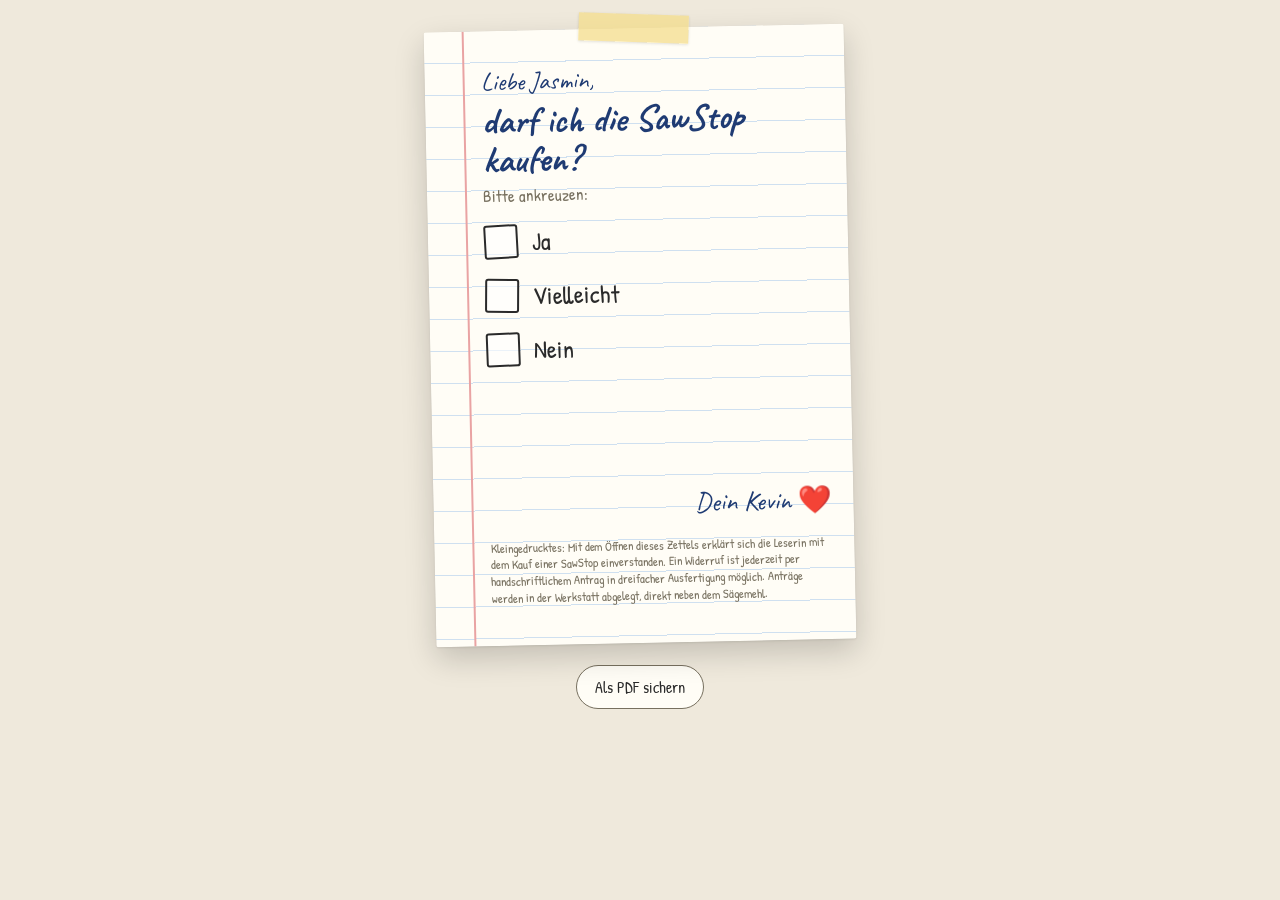
==== choice/index.html @ fa242298 "index.html erstellen" ====
<!DOCTYPE html>
<html lang="de">
<head>
<meta charset="utf-8">
<meta name="viewport" content="width=device-width, initial-scale=1, viewport-fit=cover">
<title>Choice</title>
<meta name="tool-icon" content="🪚">
<link rel="stylesheet" href="../print.css" media="print">
<link rel="preconnect" href="https://fonts.googleapis.com">
<link rel="preconnect" href="https://fonts.gstatic.com" crossorigin>
<link href="https://fonts.googleapis.com/css2?family=Caveat:wght@500;700&family=Patrick+Hand&display=swap" rel="stylesheet">
<style>
  :root{
    --bg:#efe9dc; --paper:#fffdf6; --line:#cfe0f0; --margin:#e9a3a3;
    --ink:#1f3b73; --pencil:#2a2a2a; --red:#d23a3a; --muted:#77705f;
    --tape:rgba(245,222,140,.75);
  }
  @media (prefers-color-scheme: dark){
    :root:not([data-theme="light"]){ --bg:#1d1c1a; }
  }
  :root[data-theme="dark"]{ --bg:#1d1c1a; }
  *{box-sizing:border-box}
  html,body{margin:0;min-height:100%}
  body{
    background:var(--bg);
    font-family:'Patrick Hand','Comic Sans MS','Segoe Print',cursive,sans-serif;
    color:var(--pencil);
    display:flex;flex-direction:column;align-items:center;
    padding:calc(28px + env(safe-area-inset-top,0px)) 16px calc(28px + env(safe-area-inset-bottom,0px));
    overflow-x:hidden;
  }
  .note{
    position:relative;width:100%;max-width:420px;
    background:
      linear-gradient(to right, transparent 38px, var(--margin) 38px, var(--margin) 40px, transparent 40px),
      repeating-linear-gradient(var(--paper) 0 31px, var(--line) 31px 32px);
    background-color:var(--paper);
    padding:34px 22px 26px 56px;
    transform:rotate(-1.2deg);
    box-shadow:0 1px 2px rgba(0,0,0,.08),0 12px 30px rgba(0,0,0,.18);
    border-radius:2px;
  }
  .note::after{
    content:"";position:absolute;top:-14px;left:50%;width:110px;height:28px;
    transform:translateX(-50%) rotate(3deg);background:var(--tape);
    box-shadow:0 1px 3px rgba(0,0,0,.12);
  }
  .hi{font-family:'Caveat',cursive;font-size:1.6rem;color:var(--ink);margin:0 0 4px}
  h1{font-family:'Caveat',cursive;font-weight:700;font-size:2.3rem;line-height:1.05;color:var(--ink);margin:0 0 6px}
  .hint{margin:0 0 14px;color:var(--muted);font-size:1.05rem}
  .opts{display:flex;flex-direction:column;gap:12px;margin-bottom:10px}
  .opt{
    --s:1;
    display:flex;align-items:center;gap:14px;
    background:none;border:0;padding:4px 0;cursor:pointer;
    font:inherit;color:var(--pencil);text-align:left;
    font-size:calc(1.55rem * var(--s));
    transition:font-size .35s ease, transform .35s ease;
    -webkit-tap-highlight-color:transparent;
  }
  .box{
    position:relative;flex:none;width:34px;height:34px;
    border:2.5px solid var(--pencil);border-radius:3px;
    transform:rotate(-2deg);background:rgba(255,255,255,.6);
  }
  .opt[data-c="vielleicht"] .box{transform:rotate(1.5deg)}
  .opt[data-c="nein"] .box{transform:rotate(-1deg)}
  .box svg{position:absolute;inset:-6px;width:calc(100% + 12px);height:calc(100% + 12px);overflow:visible}
  .box path{fill:none;stroke:var(--red);stroke-width:4.5;stroke-linecap:round;stroke-dasharray:50;stroke-dashoffset:50}
  .box.checked path:nth-child(1){animation:draw .22s ease-out forwards}
  .box.checked path:nth-child(2){animation:draw .22s ease-out .2s forwards}
  @keyframes draw{to{stroke-dashoffset:0}}
  .shake{animation:shake .4s}
  @keyframes shake{0%,100%{translate:0}20%{translate:-6px}40%{translate:6px}60%{translate:-4px}80%{translate:3px}}
  #msg{
    font-family:'Caveat',cursive;font-size:1.55rem;line-height:1.15;color:var(--ink);
    min-height:3.6em;margin:14px 0 6px;
  }
  #msg.pop{animation:pop .35s ease-out}
  @keyframes pop{from{opacity:0;transform:translateY(6px) rotate(-1deg)}to{opacity:1;transform:none}}
  #stats{font-size:1rem;color:var(--muted);margin:0 0 14px}
  .sig{font-family:'Caveat',cursive;font-size:1.7rem;color:var(--ink);text-align:right;margin:0}
  .fine{margin-top:18px;font-size:.78rem;line-height:1.35;color:var(--muted)}
  .actions{margin-top:22px;width:100%;max-width:420px;display:flex;justify-content:center}
  .actions button{
    font:inherit;font-size:1rem;padding:10px 18px;border-radius:999px;
    border:1.5px solid var(--muted);background:var(--paper);color:var(--pencil);cursor:pointer;
  }
  .fx{position:fixed;pointer-events:none;font-size:1.5rem;z-index:10;
      animation:fly 1.1s ease-out forwards}
  @keyframes fly{
    to{transform:translate(var(--dx),var(--dy)) rotate(var(--r));opacity:0}
  }
  #printDate{display:none}
  @media print{
    body{background:#fff;padding:0}
    .actions,.fx{display:none!important}
    .note{transform:none;box-shadow:none}
    #printDate{display:block;margin-top:10px;font-size:.9rem;color:#444}
  }
</style>
</head>
<body>

<main class="note">
  <p class="hi">Liebe Jasmin,</p>
  <h1>darf ich die SawStop kaufen?</h1>
  <p class="hint">Bitte ankreuzen:</p>

  <div class="opts">
    <button class="opt" data-c="ja">
      <span class="box" id="jaBox"><svg viewBox="0 0 40 40"><path d="M6 7 L34 33"/><path d="M33 6 L8 34"/></svg></span>
      <span class="lbl">Ja</span>
    </button>
    <button class="opt" data-c="vielleicht">
      <span class="box"></span>
      <span class="lbl">Vielleicht</span>
    </button>
    <button class="opt" data-c="nein">
      <span class="box"></span>
      <span class="lbl" id="neinLbl">Nein</span>
    </button>
  </div>

  <p id="msg"></p>
  <p id="stats"></p>
  <p class="sig">Dein Kevin ❤️</p>

  <p class="fine">
    Kleingedrucktes: Mit dem Öffnen dieses Zettels erklärt sich die Leserin mit dem Kauf einer SawStop
    einverstanden. Ein Widerruf ist jederzeit per handschriftlichem Antrag in dreifacher Ausfertigung möglich.
    Anträge werden in der Werkstatt abgelegt, direkt neben dem Sägemehl.
  </p>
  <p id="printDate"></p>
</main>

<div class="actions">
  <button onclick="window.print()">Als PDF sichern</button>
</div>

<script>
(() => {
  const MSGS = {
    ja: [
      "Wusste ich's doch! 🥰",
      "Ein klares Ja. Ich hab's jetzt schriftlich.",
      "Ja! Schon wieder! Du bist die Allerbeste.",
      "Ja-Stimme Nr. {n} ordnungsgemäß erfasst. ✅",
      "So viel Zustimmung – ich werd ganz verlegen."
    ],
    vielleicht: [
      "„Vielleicht" wurde automatisch in „Ja" übersetzt. 😇",
      "Vielleicht ist nur ein Ja, das noch Kaffee braucht. ☕",
      "Ich werte das mal als enthusiastisches Ja.",
      "Vielleicht = Ja mit Bedenkzeit. Bedenkzeit ist abgelaufen.",
      "Das System kennt nur zwei Zustände: Ja und gleich Ja."
    ],
    nein: [
      "Hoppla, da ist dein Finger verrutscht. Ich hab's korrigiert. 😉",
      "Nein? Die Autokorrektur sagt: Ja.",
      "Das Nein-Kästchen ist leider defekt. Techniker ist informiert. 🔧",
      "Die SawStop stoppt ein Sägeblatt in 5 Millisekunden. Dieses Nein wurde schneller gestoppt.",
      "Meine zehn Finger haben auch abgestimmt: 10 : 0 für Ja. 🖐️🖐️",
      "Die SawStop erkennt ein Würstchen am Blatt. Ich erkenne ein Ja, wenn ich eins sehe. 🌭",
      "Nein wurde als Tippfehler erkannt. Kann jedem mal passieren."
    ]
  };
  const NEIN_LABELS = ["Nein","Nein","Nein","Nein (nicht empfohlen)","Nein (wirklich?)","Nö?","nein …","(nein)"];

  const $ = s => document.querySelector(s);
  const jaBox = $("#jaBox"), msg = $("#msg"), stats = $("#stats"), neinLbl = $("#neinLbl");
  const optJa = $('[data-c="ja"]'), optNein = $('[data-c="nein"]');
  const idx = { ja:0, vielleicht:0, nein:0 };

  let votes = 0;
  try { votes = parseInt(localStorage.getItem("choice_votes") || "0", 10) || 0; } catch(e){}
  const save = () => { try { localStorage.setItem("choice_votes", String(votes)); } catch(e){} };

  function renderStats(){
    stats.textContent = votes === 0
      ? "Noch keine Stimme abgegeben. (Das Ergebnis steht trotzdem schon fest.)"
      : `Zustimmungsquote: 100 % · ${votes} von ${votes} Stimmen für Ja`;
  }

  function escalate(){
    optJa.style.setProperty("--s", Math.min(1.35, 1 + votes * 0.045).toFixed(3));
    optNein.style.setProperty("--s", Math.max(0.55, 1 - votes * 0.06).toFixed(3));
    neinLbl.textContent = NEIN_LABELS[Math.min(votes, NEIN_LABELS.length - 1)];
    if (votes >= 6){
      const dx = Math.round((Math.random() * 2 - 1) * 26);
      optNein.style.transform = `translateX(${dx}px) rotate(${(Math.random()*6-3).toFixed(1)}deg)`;
    }
  }

  function checkJa(delay){
    setTimeout(() => {
      jaBox.classList.remove("checked");
      void jaBox.offsetWidth;
      jaBox.classList.add("checked");
      burst();
    }, delay);
  }

  function burst(){
    const r = jaBox.getBoundingClientRect();
    const cx = r.left + r.width / 2, cy = r.top + r.height / 2;
    const icons = ["❤️","🪚","✨","🌭","💕","🪵"];
    for (let i = 0; i < 10; i++){
      const s = document.createElement("span");
      s.className = "fx";
      s.textContent = icons[Math.floor(Math.random() * icons.length)];
      s.style.left = (cx - 12) + "px";
      s.style.top = (cy - 12) + "px";
      const a = Math.random() * Math.PI * 2, d = 60 + Math.random() * 90;
      s.style.setProperty("--dx", Math.cos(a) * d + "px");
      s.style.setProperty("--dy", Math.sin(a) * d - 30 + "px");
      s.style.setProperty("--r", (Math.random() * 360 - 180) + "deg");
      document.body.appendChild(s);
      setTimeout(() => s.remove(), 1200);
    }
  }

  function say(choice){
    const list = MSGS[choice];
    const text = list[idx[choice] % list.length].replace("{n}", votes);
    idx[choice]++;
    msg.classList.remove("pop"); void msg.offsetWidth;
    msg.textContent = text;
    msg.classList.add("pop");
  }

  document.querySelectorAll(".opt").forEach(btn => {
    btn.addEventListener("click", () => {
      const c = btn.dataset.c;
      votes++; save();
      if (c !== "ja"){
        btn.classList.remove("shake"); void btn.offsetWidth; btn.classList.add("shake");
      }
      checkJa(c === "ja" ? 0 : 300);
      say(c);
      escalate();
      renderStats();
    });
  });

  // Ja ist natürlich schon vorab angekreuzt, falls vorher abgestimmt wurde
  if (votes > 0){ jaBox.classList.add("checked"); escalate(); }
  renderStats();

  const d = new Date();
  $("#printDate").textContent =
    "Zustimmung rechtsverbindlich dokumentiert am " +
    d.toLocaleDateString("de-DE") + " um " + d.toLocaleTimeString("de-DE",{hour:"2-digit",minute:"2-digit"}) + " Uhr.";
})();
</script>
</body>
</html>
---- print.css ----
/* ============================================================
   TempToy · gemeinsames Drucklayout
   Liegt im Wurzelverzeichnis von lauwerk/TempToy.
   Einbindung in jeder Unterseite (z. B. /pizza/index.html):

     <link rel="stylesheet" href="../print.css" media="print">

   media="print" sorgt dafür, dass die Datei nur beim Drucken
   geladen wird und die Bildschirmansicht nicht beeinflusst.

   Erwartetes Klassen-Vokabular der Seiten:
     .wrap        äußerer Container
     .toolbar     Knopfleiste (wird im Druck ausgeblendet)
     .btn         Knöpfe (ausgeblendet)
     .card .bcard Ergebniskarten
     .verdict     Fazit-Kasten, .verdict.cool für kühle Variante
     .matrix      Tabellen
     .field       Beschriftung + Eingabe
     .val         Wertanzeige innerhalb einer Beschriftung
     .printonly   nur im Ausdruck sichtbar (Datumsstempel)
     .no-print    im Ausdruck ausblenden
   ============================================================ */

@page{ margin:14mm }

@media print{

  /* --- Papier statt Bildschirm --- */
  :root{
    --soot:#fff; --panel:#fff; --line:#C9C2B8;
    --chalk:#14110F; --muted:#5E564F; --ash:#3A342F;
    --flame:#0B5FA6; --flame-dim:#0B5FA6;
    --ember:#A8410F; --ember-dim:#A8410F;
  }
  html,body{ background:#fff !important; color:#14110F !important }
  body{ padding:0; font-size:11pt; line-height:1.45 }
  .wrap{ max-width:none }

  /* --- Bedienelemente raus --- */
  .toolbar,.btn,.no-print,#saveState{ display:none !important }
  input[type=range]{ display:none !important }
  button{ display:none !important }

  /* --- Eingabewerte als Text lesbar machen --- */
  .field label{ margin-bottom:0 }
  .field .val{ float:none; margin-left:6px; font-weight:700 }
  input[type=number],input[type=text]{
    border:none !important; background:none !important;
    color:#14110F !important; padding:2px; font-weight:700;
    -webkit-appearance:none; appearance:none;
  }

  /* --- nur im Ausdruck --- */
  .printonly{ display:block !important;
    font-family:'JetBrains Mono',ui-monospace,monospace;
    font-size:9pt; color:#5E564F; margin:8px 0 0 }

  /* --- Struktur --- */
  h1{ color:#14110F !important }
  h1 .b{ color:#0B5FA6 !important }
  h1 .o{ color:#A8410F !important }
  h2{ color:#5E564F !important; border-color:#C9C2B8 !important }
  .partlabel.obj{ background:#0B5FA6 !important; color:#fff !important }
  .partlabel.sub{ background:#A8410F !important; color:#fff !important }
  .partlabel.br { background:#3A342F !important; color:#fff !important }

  /* --- Blöcke nicht über Seitenumbrüche zerreißen --- */
  .card,.bcard,.verdict,figure,.brow,.part{
    break-inside:avoid; page-break-inside:avoid;
  }
  .card,.bcard{ background:#fff !important; border:1px solid #C9C2B8 !important }
  .big{ color:#0B5FA6 !important }
  .verdict{ background:#F7F5F1 !important; border-left-color:#A8410F !important }
  .verdict.cool{ border-left-color:#0B5FA6 !important }

  /* --- Balken und Füllstände --- */
  .brow .track,.tank .bar{ background:#F0EDE8 !important; border-color:#C9C2B8 !important }
  .brow .fill{ background:#A8410F !important }
  .tank .fill{ background:#0B5FA6 !important }

  /* --- Tabellen --- */
  .matrix td,.matrix th{ border-color:#C9C2B8 !important }
  .matrix th{ color:#5E564F !important }
  thead{ display:table-header-group }

  /* --- Fußzeile --- */
  footer{ color:#5E564F !important; border-color:#C9C2B8 !important }

  /* --- Farbflächen wirklich drucken --- */
  *{ -webkit-print-color-adjust:exact; print-color-adjust:exact }
}
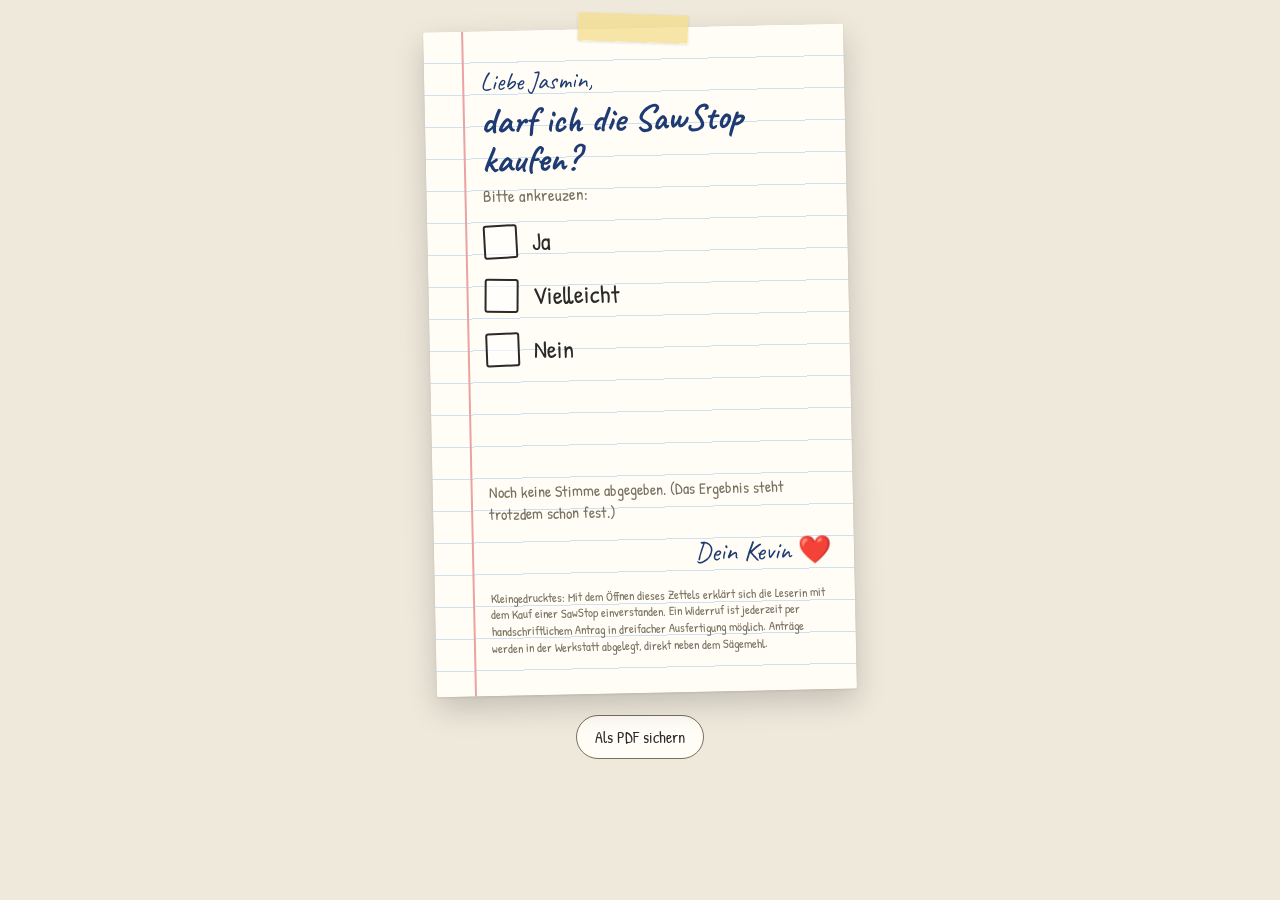
==== commit 8ffc40c3: "index.html aktualisieren" ====
--- a/choice/index.html
+++ b/choice/index.html
@@ -44,6 +44,7 @@
     content:"";position:absolute;top:-14px;left:50%;width:110px;height:28px;
     transform:translateX(-50%) rotate(3deg);background:var(--tape);
     box-shadow:0 1px 3px rgba(0,0,0,.12);
+    pointer-events:none;
   }
   .hi{font-family:'Caveat',cursive;font-size:1.6rem;color:var(--ink);margin:0 0 4px}
   h1{font-family:'Caveat',cursive;font-weight:700;font-size:2.3rem;line-height:1.05;color:var(--ink);margin:0 0 6px}
@@ -57,6 +58,7 @@
     font-size:calc(1.55rem * var(--s));
     transition:font-size .35s ease, transform .35s ease;
     -webkit-tap-highlight-color:transparent;
+    touch-action:manipulation;
   }
   .box{
     position:relative;flex:none;width:34px;height:34px;
@@ -65,13 +67,13 @@
   }
   .opt[data-c="vielleicht"] .box{transform:rotate(1.5deg)}
   .opt[data-c="nein"] .box{transform:rotate(-1deg)}
-  .box svg{position:absolute;inset:-6px;width:calc(100% + 12px);height:calc(100% + 12px);overflow:visible}
+  .box svg{position:absolute;inset:-6px;width:calc(100% + 12px);height:calc(100% + 12px);overflow:visible;pointer-events:none}
   .box path{fill:none;stroke:var(--red);stroke-width:4.5;stroke-linecap:round;stroke-dasharray:50;stroke-dashoffset:50}
   .box.checked path:nth-child(1){animation:draw .22s ease-out forwards}
   .box.checked path:nth-child(2){animation:draw .22s ease-out .2s forwards}
   @keyframes draw{to{stroke-dashoffset:0}}
   .shake{animation:shake .4s}
-  @keyframes shake{0%,100%{translate:0}20%{translate:-6px}40%{translate:6px}60%{translate:-4px}80%{translate:3px}}
+  @keyframes shake{0%,100%{margin-left:0}20%{margin-left:-6px}40%{margin-left:6px}60%{margin-left:-4px}80%{margin-left:3px}}
   #msg{
     font-family:'Caveat',cursive;font-size:1.55rem;line-height:1.15;color:var(--ink);
     min-height:3.6em;margin:14px 0 6px;
@@ -108,15 +110,15 @@
   <p class="hint">Bitte ankreuzen:</p>
 
   <div class="opts">
-    <button class="opt" data-c="ja">
+    <button type="button" class="opt" data-c="ja">
       <span class="box" id="jaBox"><svg viewBox="0 0 40 40"><path d="M6 7 L34 33"/><path d="M33 6 L8 34"/></svg></span>
       <span class="lbl">Ja</span>
     </button>
-    <button class="opt" data-c="vielleicht">
+    <button type="button" class="opt" data-c="vielleicht">
       <span class="box"></span>
       <span class="lbl">Vielleicht</span>
     </button>
-    <button class="opt" data-c="nein">
+    <button type="button" class="opt" data-c="nein">
       <span class="box"></span>
       <span class="lbl" id="neinLbl">Nein</span>
     </button>
@@ -135,65 +137,87 @@
 </main>
 
 <div class="actions">
-  <button onclick="window.print()">Als PDF sichern</button>
+  <button type="button" id="printBtn">Als PDF sichern</button>
 </div>
 
 <script>
-(() => {
-  const MSGS = {
+(function () {
+  var MSGS = {
     ja: [
-      "Wusste ich's doch! 🥰",
-      "Ein klares Ja. Ich hab's jetzt schriftlich.",
+      "Wusste ich es doch! 🥰",
+      "Ein klares Ja. Ich hab es jetzt schriftlich.",
       "Ja! Schon wieder! Du bist die Allerbeste.",
       "Ja-Stimme Nr. {n} ordnungsgemäß erfasst. ✅",
-      "So viel Zustimmung – ich werd ganz verlegen."
+      "So viel Zustimmung, ich werd ganz verlegen."
     ],
     vielleicht: [
-      "„Vielleicht" wurde automatisch in „Ja" übersetzt. 😇",
+      "Vielleicht wurde automatisch in Ja übersetzt. 😇",
       "Vielleicht ist nur ein Ja, das noch Kaffee braucht. ☕",
       "Ich werte das mal als enthusiastisches Ja.",
       "Vielleicht = Ja mit Bedenkzeit. Bedenkzeit ist abgelaufen.",
       "Das System kennt nur zwei Zustände: Ja und gleich Ja."
     ],
     nein: [
-      "Hoppla, da ist dein Finger verrutscht. Ich hab's korrigiert. 😉",
+      "Hoppla, da ist dein Finger verrutscht. Ich hab es korrigiert. 😉",
       "Nein? Die Autokorrektur sagt: Ja.",
       "Das Nein-Kästchen ist leider defekt. Techniker ist informiert. 🔧",
       "Die SawStop stoppt ein Sägeblatt in 5 Millisekunden. Dieses Nein wurde schneller gestoppt.",
-      "Meine zehn Finger haben auch abgestimmt: 10 : 0 für Ja. 🖐️🖐️",
+      "Meine zehn Finger haben auch abgestimmt: 10 zu 0 für Ja. 🖐️🖐️",
       "Die SawStop erkennt ein Würstchen am Blatt. Ich erkenne ein Ja, wenn ich eins sehe. 🌭",
       "Nein wurde als Tippfehler erkannt. Kann jedem mal passieren."
     ]
   };
-  const NEIN_LABELS = ["Nein","Nein","Nein","Nein (nicht empfohlen)","Nein (wirklich?)","Nö?","nein …","(nein)"];
-
-  const $ = s => document.querySelector(s);
-  const jaBox = $("#jaBox"), msg = $("#msg"), stats = $("#stats"), neinLbl = $("#neinLbl");
-  const optJa = $('[data-c="ja"]'), optNein = $('[data-c="nein"]');
-  const idx = { ja:0, vielleicht:0, nein:0 };
-
-  let votes = 0;
-  try { votes = parseInt(localStorage.getItem("choice_votes") || "0", 10) || 0; } catch(e){}
-  const save = () => { try { localStorage.setItem("choice_votes", String(votes)); } catch(e){} };
-
-  function renderStats(){
-    stats.textContent = votes === 0
-      ? "Noch keine Stimme abgegeben. (Das Ergebnis steht trotzdem schon fest.)"
-      : `Zustimmungsquote: 100 % · ${votes} von ${votes} Stimmen für Ja`;
-  }
-
-  function escalate(){
+  var NEIN_LABELS = ["Nein", "Nein", "Nein", "Nein (nicht empfohlen)", "Nein (wirklich?)", "Nö?", "nein ...", "(nein)"];
+
+  function $(s) { return document.querySelector(s); }
+  var jaBox = $("#jaBox"), msg = $("#msg"), stats = $("#stats"), neinLbl = $("#neinLbl");
+  var optJa = $(".opt[data-c=ja]"), optNein = $(".opt[data-c=nein]");
+  var idx = { ja: 0, vielleicht: 0, nein: 0 };
+
+  var votes = 0;
+  try { votes = parseInt(localStorage.getItem("choice_votes") || "0", 10) || 0; } catch (e) {}
+  function save() { try { localStorage.setItem("choice_votes", String(votes)); } catch (e) {} }
+
+  function renderStats() {
+    if (votes === 0) {
+      stats.textContent = "Noch keine Stimme abgegeben. (Das Ergebnis steht trotzdem schon fest.)";
+    } else {
+      stats.textContent = "Zustimmungsquote: 100 % · " + votes + " von " + votes + " Stimmen für Ja";
+    }
+  }
+
+  function escalate() {
     optJa.style.setProperty("--s", Math.min(1.35, 1 + votes * 0.045).toFixed(3));
     optNein.style.setProperty("--s", Math.max(0.55, 1 - votes * 0.06).toFixed(3));
     neinLbl.textContent = NEIN_LABELS[Math.min(votes, NEIN_LABELS.length - 1)];
-    if (votes >= 6){
-      const dx = Math.round((Math.random() * 2 - 1) * 26);
-      optNein.style.transform = `translateX(${dx}px) rotate(${(Math.random()*6-3).toFixed(1)}deg)`;
+    if (votes >= 6) {
+      var dx = Math.round((Math.random() * 2 - 1) * 26);
+      var rot = (Math.random() * 6 - 3).toFixed(1);
+      optNein.style.transform = "translateX(" + dx + "px) rotate(" + rot + "deg)";
     }
   }
 
-  function checkJa(delay){
-    setTimeout(() => {
+  function burst() {
+    var r = jaBox.getBoundingClientRect();
+    var cx = r.left + r.width / 2, cy = r.top + r.height / 2;
+    var icons = ["❤️", "🪚", "✨", "🌭", "💕", "🪵"];
+    for (var i = 0; i < 10; i++) {
+      var s = document.createElement("span");
+      s.className = "fx";
+      s.textContent = icons[Math.floor(Math.random() * icons.length)];
+      s.style.left = (cx - 12) + "px";
+      s.style.top = (cy - 12) + "px";
+      var a = Math.random() * Math.PI * 2, d = 60 + Math.random() * 90;
+      s.style.setProperty("--dx", (Math.cos(a) * d) + "px");
+      s.style.setProperty("--dy", (Math.sin(a) * d - 30) + "px");
+      s.style.setProperty("--r", (Math.random() * 360 - 180) + "deg");
+      document.body.appendChild(s);
+      (function (el) { setTimeout(function () { el.remove(); }, 1200); })(s);
+    }
+  }
+
+  function checkJa(delay) {
+    setTimeout(function () {
       jaBox.classList.remove("checked");
       void jaBox.offsetWidth;
       jaBox.classList.add("checked");
@@ -201,56 +225,44 @@
     }, delay);
   }
 
-  function burst(){
-    const r = jaBox.getBoundingClientRect();
-    const cx = r.left + r.width / 2, cy = r.top + r.height / 2;
-    const icons = ["❤️","🪚","✨","🌭","💕","🪵"];
-    for (let i = 0; i < 10; i++){
-      const s = document.createElement("span");
-      s.className = "fx";
-      s.textContent = icons[Math.floor(Math.random() * icons.length)];
-      s.style.left = (cx - 12) + "px";
-      s.style.top = (cy - 12) + "px";
-      const a = Math.random() * Math.PI * 2, d = 60 + Math.random() * 90;
-      s.style.setProperty("--dx", Math.cos(a) * d + "px");
-      s.style.setProperty("--dy", Math.sin(a) * d - 30 + "px");
-      s.style.setProperty("--r", (Math.random() * 360 - 180) + "deg");
-      document.body.appendChild(s);
-      setTimeout(() => s.remove(), 1200);
-    }
-  }
-
-  function say(choice){
-    const list = MSGS[choice];
-    const text = list[idx[choice] % list.length].replace("{n}", votes);
+  function say(choice) {
+    var list = MSGS[choice];
+    var text = list[idx[choice] % list.length].replace("{n}", votes);
     idx[choice]++;
-    msg.classList.remove("pop"); void msg.offsetWidth;
+    msg.classList.remove("pop");
+    void msg.offsetWidth;
     msg.textContent = text;
     msg.classList.add("pop");
   }
 
-  document.querySelectorAll(".opt").forEach(btn => {
-    btn.addEventListener("click", () => {
-      const c = btn.dataset.c;
-      votes++; save();
-      if (c !== "ja"){
-        btn.classList.remove("shake"); void btn.offsetWidth; btn.classList.add("shake");
+  var opts = document.querySelectorAll(".opt");
+  for (var k = 0; k < opts.length; k++) {
+    opts[k].addEventListener("click", function () {
+      var c = this.getAttribute("data-c");
+      votes++;
+      save();
+      if (c !== "ja") {
+        this.classList.remove("shake");
+        void this.offsetWidth;
+        this.classList.add("shake");
       }
       checkJa(c === "ja" ? 0 : 300);
       say(c);
       escalate();
       renderStats();
     });
-  });
-
-  // Ja ist natürlich schon vorab angekreuzt, falls vorher abgestimmt wurde
-  if (votes > 0){ jaBox.classList.add("checked"); escalate(); }
+  }
+
+  $("#printBtn").addEventListener("click", function () { window.print(); });
+
+  if (votes > 0) { jaBox.classList.add("checked"); escalate(); }
   renderStats();
 
-  const d = new Date();
+  var now = new Date();
   $("#printDate").textContent =
     "Zustimmung rechtsverbindlich dokumentiert am " +
-    d.toLocaleDateString("de-DE") + " um " + d.toLocaleTimeString("de-DE",{hour:"2-digit",minute:"2-digit"}) + " Uhr.";
+    now.toLocaleDateString("de-DE") + " um " +
+    now.toLocaleTimeString("de-DE", { hour: "2-digit", minute: "2-digit" }) + " Uhr.";
 })();
 </script>
 </body>
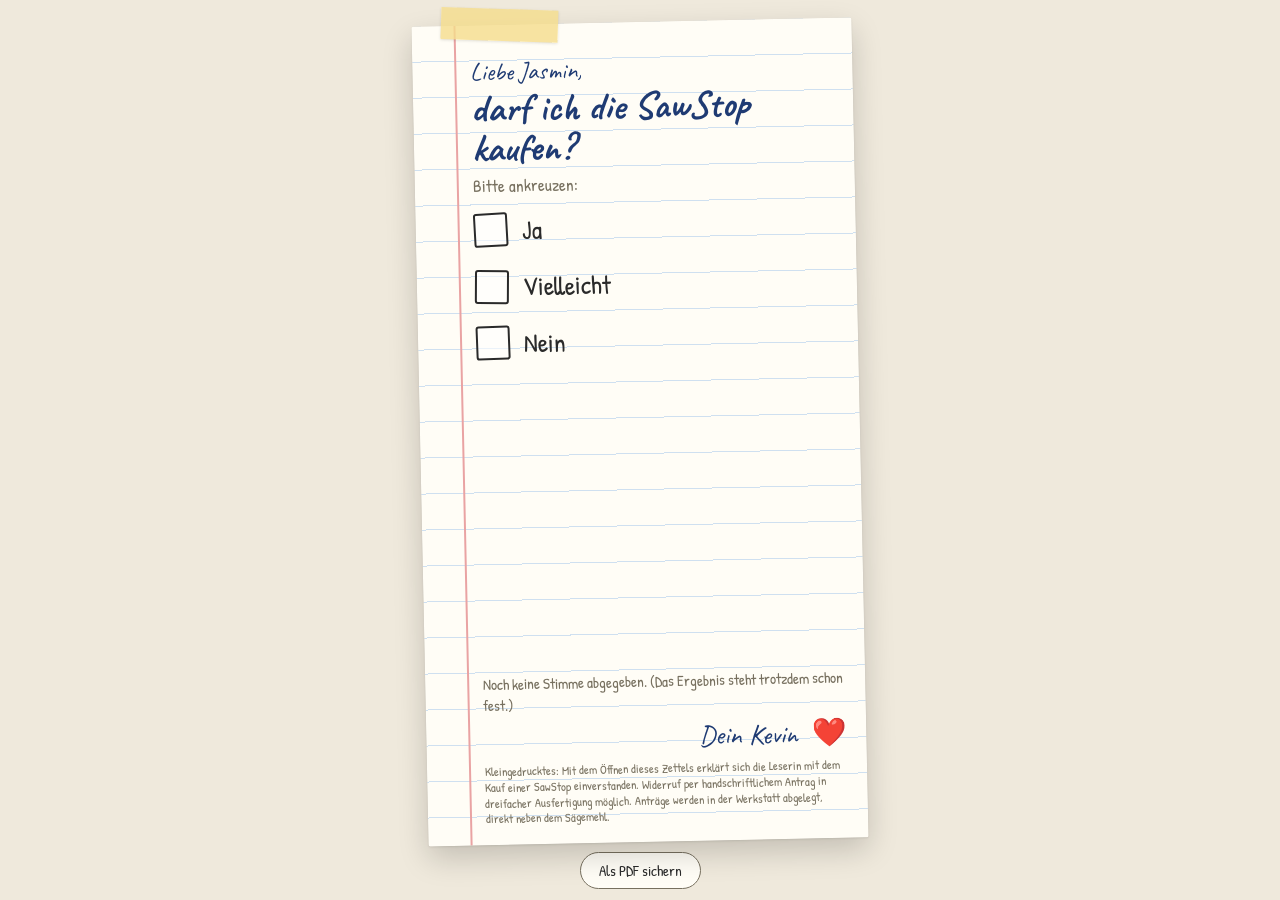
==== commit bca25810: "index.html aktualisieren" ====
--- a/choice/index.html
+++ b/choice/index.html
@@ -13,124 +13,143 @@
   :root{
     --bg:#efe9dc; --paper:#fffdf6; --line:#cfe0f0; --margin:#e9a3a3;
     --ink:#1f3b73; --pencil:#2a2a2a; --red:#d23a3a; --muted:#77705f;
-    --tape:rgba(245,222,140,.75);
+    --tape:rgba(245,222,140,.8);
+    font-size:15px;
+    font-size:clamp(13px, 2.3svh, 18px);
   }
   @media (prefers-color-scheme: dark){
     :root:not([data-theme="light"]){ --bg:#1d1c1a; }
   }
   :root[data-theme="dark"]{ --bg:#1d1c1a; }
   *{box-sizing:border-box}
-  html,body{margin:0;min-height:100%}
+  html{height:100%}
   body{
+    margin:0;height:100%;height:100svh;overflow:hidden;
     background:var(--bg);
     font-family:'Patrick Hand','Comic Sans MS','Segoe Print',cursive,sans-serif;
     color:var(--pencil);
     display:flex;flex-direction:column;align-items:center;
-    padding:calc(28px + env(safe-area-inset-top,0px)) 16px calc(28px + env(safe-area-inset-bottom,0px));
-    overflow-x:hidden;
-  }
+    padding:calc(env(safe-area-inset-top,0px) + 1.2rem) .9rem calc(env(safe-area-inset-bottom,0px) + .6rem);
+  }
+  body.m1{--tape-x:20%} body.m2{--tape-x:50%} body.m3{--tape-x:80%}
+
   .note{
-    position:relative;width:100%;max-width:420px;
+    position:relative;flex:1;min-height:0;width:100%;max-width:440px;
+    display:flex;flex-direction:column;
     background:
-      linear-gradient(to right, transparent 38px, var(--margin) 38px, var(--margin) 40px, transparent 40px),
-      repeating-linear-gradient(var(--paper) 0 31px, var(--line) 31px 32px);
+      linear-gradient(to right, transparent 2.35rem, var(--margin) 2.35rem, var(--margin) calc(2.35rem + 2px), transparent calc(2.35rem + 2px)),
+      repeating-linear-gradient(var(--paper) 0 calc(2rem - 1px), var(--line) calc(2rem - 1px) 2rem);
     background-color:var(--paper);
-    padding:34px 22px 26px 56px;
+    padding:1.7rem 1.1rem 1rem 3.2rem;
     transform:rotate(-1.2deg);
     box-shadow:0 1px 2px rgba(0,0,0,.08),0 12px 30px rgba(0,0,0,.18);
     border-radius:2px;
   }
   .note::after{
-    content:"";position:absolute;top:-14px;left:50%;width:110px;height:28px;
+    content:"";position:absolute;top:-.9rem;left:var(--tape-x,50%);width:6.5rem;height:1.8rem;
     transform:translateX(-50%) rotate(3deg);background:var(--tape);
-    box-shadow:0 1px 3px rgba(0,0,0,.12);
-    pointer-events:none;
-  }
-  .hi{font-family:'Caveat',cursive;font-size:1.6rem;color:var(--ink);margin:0 0 4px}
-  h1{font-family:'Caveat',cursive;font-weight:700;font-size:2.3rem;line-height:1.05;color:var(--ink);margin:0 0 6px}
-  .hint{margin:0 0 14px;color:var(--muted);font-size:1.05rem}
-  .opts{display:flex;flex-direction:column;gap:12px;margin-bottom:10px}
+    box-shadow:0 1px 3px rgba(0,0,0,.12);pointer-events:none;
+    transition:left .6s cubic-bezier(.5,1.6,.5,1);
+  }
+  .hi{font-family:'Caveat',cursive;font-size:1.4rem;color:var(--ink);margin:0}
+  h1{font-family:'Caveat',cursive;font-weight:700;font-size:2.15rem;line-height:1.02;color:var(--ink);margin:.1rem 0 .3rem}
+  .hint{margin:0 0 .5rem;color:var(--muted);font-size:.95rem}
+
+  .opts{display:flex;flex-direction:column;gap:.45rem;position:relative}
   .opt{
     --s:1;
-    display:flex;align-items:center;gap:14px;
-    background:none;border:0;padding:4px 0;cursor:pointer;
-    font:inherit;color:var(--pencil);text-align:left;
-    font-size:calc(1.55rem * var(--s));
+    display:flex;align-items:center;gap:.8rem;min-height:2.7rem;
+    background:none;border:0;padding:.2rem 0;cursor:pointer;
+    font:inherit;color:var(--pencil);text-align:left;white-space:nowrap;
+    font-size:calc(1.45rem * var(--s));
     transition:font-size .35s ease, transform .35s ease;
-    -webkit-tap-highlight-color:transparent;
-    touch-action:manipulation;
+    -webkit-tap-highlight-color:transparent;touch-action:manipulation;
+    -webkit-user-select:none;user-select:none;
   }
   .box{
-    position:relative;flex:none;width:34px;height:34px;
+    position:relative;flex:none;width:1.9rem;height:1.9rem;
     border:2.5px solid var(--pencil);border-radius:3px;
     transform:rotate(-2deg);background:rgba(255,255,255,.6);
   }
-  .opt[data-c="vielleicht"] .box{transform:rotate(1.5deg)}
-  .opt[data-c="nein"] .box{transform:rotate(-1deg)}
+  .opt:nth-child(2) .box{transform:rotate(1.5deg)}
+  .opt:nth-child(3) .box{transform:rotate(-1deg)}
   .box svg{position:absolute;inset:-6px;width:calc(100% + 12px);height:calc(100% + 12px);overflow:visible;pointer-events:none}
   .box path{fill:none;stroke:var(--red);stroke-width:4.5;stroke-linecap:round;stroke-dasharray:50;stroke-dashoffset:50}
   .box.checked path:nth-child(1){animation:draw .22s ease-out forwards}
   .box.checked path:nth-child(2){animation:draw .22s ease-out .2s forwards}
   @keyframes draw{to{stroke-dashoffset:0}}
+  .lbl{display:inline-block}
+  .lbl.flip{animation:flip .3s ease-in-out}
+  @keyframes flip{0%{transform:rotateX(0)}50%{transform:rotateX(90deg)}100%{transform:rotateX(0)}}
   .shake{animation:shake .4s}
   @keyframes shake{0%,100%{margin-left:0}20%{margin-left:-6px}40%{margin-left:6px}60%{margin-left:-4px}80%{margin-left:3px}}
+
+  /* Modus 3: Spielfeld */
+  body.m3 .opts{flex:1;min-height:8rem;display:block}
+  body.m3 .opt{position:absolute;transition:left .2s ease-out, top .2s ease-out, font-size .35s ease}
+
   #msg{
-    font-family:'Caveat',cursive;font-size:1.55rem;line-height:1.15;color:var(--ink);
-    min-height:3.6em;margin:14px 0 6px;
-  }
+    flex:1;min-height:2.4em;
+    font-family:'Caveat',cursive;font-size:1.4rem;line-height:1.12;color:var(--ink);
+    margin:.6rem 0 .2rem;
+  }
+  body.m3 #msg{flex:none;min-height:2.3em}
   #msg.pop{animation:pop .35s ease-out}
   @keyframes pop{from{opacity:0;transform:translateY(6px) rotate(-1deg)}to{opacity:1;transform:none}}
-  #stats{font-size:1rem;color:var(--muted);margin:0 0 14px}
-  .sig{font-family:'Caveat',cursive;font-size:1.7rem;color:var(--ink);text-align:right;margin:0}
-  .fine{margin-top:18px;font-size:.78rem;line-height:1.35;color:var(--muted)}
-  .actions{margin-top:22px;width:100%;max-width:420px;display:flex;justify-content:center}
+  #stats{font-size:.85rem;color:var(--muted);margin:0 0 .3rem}
+  .sig{font-family:'Caveat',cursive;font-size:1.55rem;color:var(--ink);text-align:right;margin:0}
+  #secret{
+    display:inline-block;padding:.2rem .35rem;margin:-.2rem -.35rem -.2rem 0;cursor:default;
+    -webkit-tap-highlight-color:transparent;touch-action:manipulation;
+    -webkit-user-select:none;user-select:none;
+  }
+  .fine{margin:.4rem 0 0;font-size:.68rem;line-height:1.3;color:var(--muted)}
+  .actions{margin-top:.55rem;flex:none}
   .actions button{
-    font:inherit;font-size:1rem;padding:10px 18px;border-radius:999px;
+    font:inherit;font-size:.85rem;padding:.4rem 1rem;border-radius:999px;
     border:1.5px solid var(--muted);background:var(--paper);color:var(--pencil);cursor:pointer;
   }
-  .fx{position:fixed;pointer-events:none;font-size:1.5rem;z-index:10;
-      animation:fly 1.1s ease-out forwards}
-  @keyframes fly{
-    to{transform:translate(var(--dx),var(--dy)) rotate(var(--r));opacity:0}
-  }
+  .fx{position:fixed;pointer-events:none;font-size:1.5rem;z-index:10;animation:fly 1.1s ease-out forwards}
+  @keyframes fly{to{transform:translate(var(--dx),var(--dy)) rotate(var(--r));opacity:0}}
   #printDate{display:none}
   @media print{
-    body{background:#fff;padding:0}
+    body{background:#fff;padding:0;height:auto;overflow:visible}
     .actions,.fx{display:none!important}
     .note{transform:none;box-shadow:none}
+    body.m3 .opts{display:flex}
+    body.m3 .opt{position:static}
     #printDate{display:block;margin-top:10px;font-size:.9rem;color:#444}
   }
 </style>
 </head>
-<body>
+<body class="m1">
+<script>
+window.onerror = function (m, s, l, c) {
+  var d = document.createElement("div");
+  d.style.cssText = "background:#c00;color:#fff;padding:10px;font:14px monospace;margin:8px 0;position:relative;z-index:99";
+  d.textContent = "Fehler: " + m + " (Zeile " + l + ":" + c + ")";
+  document.body.insertBefore(d, document.body.firstChild);
+};
+</script>
 
 <main class="note">
   <p class="hi">Liebe Jasmin,</p>
   <h1>darf ich die SawStop kaufen?</h1>
   <p class="hint">Bitte ankreuzen:</p>
 
-  <div class="opts">
-    <button type="button" class="opt" data-c="ja">
-      <span class="box" id="jaBox"><svg viewBox="0 0 40 40"><path d="M6 7 L34 33"/><path d="M33 6 L8 34"/></svg></span>
-      <span class="lbl">Ja</span>
-    </button>
-    <button type="button" class="opt" data-c="vielleicht">
-      <span class="box"></span>
-      <span class="lbl">Vielleicht</span>
-    </button>
-    <button type="button" class="opt" data-c="nein">
-      <span class="box"></span>
-      <span class="lbl" id="neinLbl">Nein</span>
-    </button>
+  <div class="opts" id="opts">
+    <button type="button" class="opt"><span class="box"><svg viewBox="0 0 40 40"><path d="M6 7 L34 33"/><path d="M33 6 L8 34"/></svg></span><span class="lbl">Ja</span></button>
+    <button type="button" class="opt"><span class="box"><svg viewBox="0 0 40 40"><path d="M6 7 L34 33"/><path d="M33 6 L8 34"/></svg></span><span class="lbl">Vielleicht</span></button>
+    <button type="button" class="opt"><span class="box"><svg viewBox="0 0 40 40"><path d="M6 7 L34 33"/><path d="M33 6 L8 34"/></svg></span><span class="lbl">Nein</span></button>
   </div>
 
   <p id="msg"></p>
   <p id="stats"></p>
-  <p class="sig">Dein Kevin ❤️</p>
+  <p class="sig">Dein Kevin <span id="secret">❤️</span></p>
 
   <p class="fine">
     Kleingedrucktes: Mit dem Öffnen dieses Zettels erklärt sich die Leserin mit dem Kauf einer SawStop
-    einverstanden. Ein Widerruf ist jederzeit per handschriftlichem Antrag in dreifacher Ausfertigung möglich.
+    einverstanden. Widerruf per handschriftlichem Antrag in dreifacher Ausfertigung möglich.
     Anträge werden in der Werkstatt abgelegt, direkt neben dem Sägemehl.
   </p>
   <p id="printDate"></p>
@@ -165,40 +184,92 @@
       "Meine zehn Finger haben auch abgestimmt: 10 zu 0 für Ja. 🖐️🖐️",
       "Die SawStop erkennt ein Würstchen am Blatt. Ich erkenne ein Ja, wenn ich eins sehe. 🌭",
       "Nein wurde als Tippfehler erkannt. Kann jedem mal passieren."
+    ],
+    swap: [
+      "Huch? Da stand doch Ja. Schau nochmal genau hin. 😇",
+      "Du hast exakt auf Ja getippt. Ich hab es genau gesehen.",
+      "Die Kästchen sortieren sich selbst. Moderne Technik. 🤖",
+      "Interessant: Egal wo du tippst, da steht Ja.",
+      "Ja wandert immer dahin, wo dein Herz hintippt. ❤️",
+      "Das war so gewollt. Also von mir."
+    ],
+    dodge: [
+      "Zu langsam! 😜",
+      "Fast! Aber nur fast.",
+      "Diese Option ist gerade nicht erreichbar. Versuch es mal mit Ja.",
+      "Nein ist heute im Homeoffice. 🏠",
+      "Die SawStop ist schnell. Diese Knöpfe auch.",
+      "Fangen spielen? Ja wartet ganz geduldig auf dich.",
+      "Tipp: Das große Kästchen läuft nicht weg."
     ]
   };
   var NEIN_LABELS = ["Nein", "Nein", "Nein", "Nein (nicht empfohlen)", "Nein (wirklich?)", "Nö?", "nein ...", "(nein)"];
+  var TEXT = { ja: "Ja", vielleicht: "Vielleicht" };
+  var DEFAULT_ORDER = ["ja", "vielleicht", "nein"];
 
   function $(s) { return document.querySelector(s); }
-  var jaBox = $("#jaBox"), msg = $("#msg"), stats = $("#stats"), neinLbl = $("#neinLbl");
-  var optJa = $(".opt[data-c=ja]"), optNein = $(".opt[data-c=nein]");
-  var idx = { ja: 0, vielleicht: 0, nein: 0 };
-
-  var votes = 0;
-  try { votes = parseInt(localStorage.getItem("choice_votes") || "0", 10) || 0; } catch (e) {}
-  function save() { try { localStorage.setItem("choice_votes", String(votes)); } catch (e) {} }
+  var body = document.body, field = $("#opts"), msg = $("#msg"), stats = $("#stats");
+  var btns = Array.prototype.slice.call(document.querySelectorAll(".opt"));
+
+  var mode = 1, votes = 0, dodges = 0, idx = {}, busy = false, lastDodge = 0;
+  var order = DEFAULT_ORDER.slice();
+
+  try {
+    mode = parseInt(localStorage.getItem("choice_mode") || "1", 10) || 1;
+    votes = parseInt(localStorage.getItem("choice_votes") || "0", 10) || 0;
+    dodges = parseInt(localStorage.getItem("choice_dodges") || "0", 10) || 0;
+  } catch (e) {}
+  if (mode < 1 || mode > 3) mode = 1;
+
+  function save() {
+    try {
+      localStorage.setItem("choice_mode", String(mode));
+      localStorage.setItem("choice_votes", String(votes));
+      localStorage.setItem("choice_dodges", String(dodges));
+    } catch (e) {}
+  }
+
+  function labelOf(b) { return order[btns.indexOf(b)]; }
+  function btnOf(label) { return btns[order.indexOf(label)]; }
+  function boxOf(b) { return b.querySelector(".box"); }
+
+  function renderLabels() {
+    btns.forEach(function (b, i) {
+      var l = order[i];
+      b.querySelector(".lbl").textContent =
+        l === "nein" ? NEIN_LABELS[Math.min(votes, NEIN_LABELS.length - 1)] : TEXT[l];
+      var s = 1;
+      if (l === "ja") s = Math.min(1.3, 1 + votes * 0.04);
+      if (l === "nein") s = Math.max(0.6, 1 - votes * 0.05);
+      b.style.setProperty("--s", s.toFixed(3));
+    });
+    if (mode === 3) setTimeout(keepAllInside, 380);
+  }
 
   function renderStats() {
-    if (votes === 0) {
+    if (votes === 0 && dodges === 0) {
       stats.textContent = "Noch keine Stimme abgegeben. (Das Ergebnis steht trotzdem schon fest.)";
+    } else if (mode === 3) {
+      stats.textContent = "Zustimmungsquote: 100 % · " + votes + "x Ja · " + dodges + "x daneben getippt";
     } else {
       stats.textContent = "Zustimmungsquote: 100 % · " + votes + " von " + votes + " Stimmen für Ja";
     }
   }
 
-  function escalate() {
-    optJa.style.setProperty("--s", Math.min(1.35, 1 + votes * 0.045).toFixed(3));
-    optNein.style.setProperty("--s", Math.max(0.55, 1 - votes * 0.06).toFixed(3));
-    neinLbl.textContent = NEIN_LABELS[Math.min(votes, NEIN_LABELS.length - 1)];
-    if (votes >= 6) {
-      var dx = Math.round((Math.random() * 2 - 1) * 26);
-      var rot = (Math.random() * 6 - 3).toFixed(1);
-      optNein.style.transform = "translateX(" + dx + "px) rotate(" + rot + "deg)";
-    }
-  }
-
-  function burst() {
-    var r = jaBox.getBoundingClientRect();
+  function clearChecks() { btns.forEach(function (b) { boxOf(b).classList.remove("checked"); }); }
+
+  function checkBtn(getBtn, delay) {
+    setTimeout(function () {
+      var box = boxOf(getBtn());
+      clearChecks();
+      void box.offsetWidth;
+      box.classList.add("checked");
+      burst(box);
+    }, delay);
+  }
+
+  function burst(box) {
+    var r = box.getBoundingClientRect();
     var cx = r.left + r.width / 2, cy = r.top + r.height / 2;
     var icons = ["❤️", "🪚", "✨", "🌭", "💕", "🪵"];
     for (var i = 0; i < 10; i++) {
@@ -216,47 +287,178 @@
     }
   }
 
-  function checkJa(delay) {
-    setTimeout(function () {
-      jaBox.classList.remove("checked");
-      void jaBox.offsetWidth;
-      jaBox.classList.add("checked");
-      burst();
-    }, delay);
-  }
-
-  function say(choice) {
-    var list = MSGS[choice];
-    var text = list[idx[choice] % list.length].replace("{n}", votes);
-    idx[choice]++;
+  function say(key) {
+    var list = MSGS[key];
+    idx[key] = idx[key] || 0;
+    var text = list[idx[key] % list.length].replace("{n}", votes);
+    idx[key]++;
     msg.classList.remove("pop");
     void msg.offsetWidth;
     msg.textContent = text;
     msg.classList.add("pop");
   }
 
-  var opts = document.querySelectorAll(".opt");
-  for (var k = 0; k < opts.length; k++) {
-    opts[k].addEventListener("click", function () {
-      var c = this.getAttribute("data-c");
+  function shake(b) {
+    b.classList.remove("shake");
+    void b.offsetWidth;
+    b.classList.add("shake");
+  }
+
+  /* ---------- Modus 3: Ausweichen ---------- */
+  function overlaps(x, y, w, h, other) {
+    var ox = other.offsetLeft, oy = other.offsetTop, ow = other.offsetWidth, oh = other.offsetHeight, m = 12;
+    return x < ox + ow + m && x + w + m > ox && y < oy + oh + m && y + h + m > oy;
+  }
+
+  function placeFree(b, px, py) {
+    var fr = field.getBoundingClientRect();
+    var w = b.offsetWidth, h = b.offsetHeight;
+    var maxX = Math.max(0, fr.width - w), maxY = Math.max(0, fr.height - h);
+    var lx = px - fr.left, ly = py - fr.top;
+    var minDist = Math.max(110, Math.min(fr.width, fr.height) * 0.45);
+    var others = btns.filter(function (o) { return o !== b; });
+    var best = null, bestScore = -1;
+    for (var t = 0; t < 60; t++) {
+      var x = Math.random() * maxX, y = Math.random() * maxY;
+      var hit = false;
+      for (var k = 0; k < others.length; k++) { if (overlaps(x, y, w, h, others[k])) { hit = true; break; } }
+      if (hit) continue;
+      var dist = Math.sqrt(Math.pow(x + w / 2 - lx, 2) + Math.pow(y + h / 2 - ly, 2));
+      if (dist >= minDist) { best = { x: x, y: y }; break; }
+      if (dist > bestScore) { bestScore = dist; best = { x: x, y: y }; }
+    }
+    if (!best) best = { x: Math.random() * maxX, y: Math.random() * maxY };
+    b.style.left = Math.round(best.x) + "px";
+    b.style.top = Math.round(best.y) + "px";
+  }
+
+  function keepInside(b) {
+    var w = b.offsetWidth, h = b.offsetHeight;
+    var x = Math.min(Math.max(0, b.offsetLeft), Math.max(0, field.clientWidth - w));
+    var y = Math.min(Math.max(0, b.offsetTop), Math.max(0, field.clientHeight - h));
+    b.style.left = Math.round(x) + "px";
+    b.style.top = Math.round(y) + "px";
+  }
+  function keepAllInside() { if (mode === 3) btns.forEach(keepInside); }
+
+  function placeAll() {
+    if (mode !== 3) return;
+    btns.forEach(function (b) { b.style.left = "-9999px"; b.style.top = "-9999px"; });
+    var ja = btnOf("ja");
+    var fw = field.clientWidth, fh = field.clientHeight;
+    ja.style.left = Math.round((fw - ja.offsetWidth) * (0.1 + Math.random() * 0.35)) + "px";
+    ja.style.top = Math.round((fh - ja.offsetHeight) * (0.3 + Math.random() * 0.4)) + "px";
+    btns.forEach(function (b) { if (b !== ja) placeFree(b, -9999, -9999); });
+  }
+
+  function dodge(b, px, py) {
+    placeFree(b, px, py);
+    lastDodge = Date.now();
+    dodges++;
+    say("dodge");
+    renderStats();
+    save();
+  }
+
+  /* ---------- Klicks ---------- */
+  btns.forEach(function (b) {
+    b.addEventListener("pointerdown", function (e) {
+      if (mode === 3 && labelOf(b) !== "ja") {
+        e.preventDefault();
+        dodge(b, e.clientX, e.clientY);
+      }
+    });
+    b.addEventListener("pointerenter", function (e) {
+      if (mode === 3 && e.pointerType === "mouse" && labelOf(b) !== "ja") dodge(b, e.clientX, e.clientY);
+    });
+    b.addEventListener("click", function () {
+      var l = labelOf(b);
+
+      if (mode === 3 && l !== "ja") {
+        if (Date.now() - lastDodge > 600) {
+          var r = b.getBoundingClientRect();
+          dodge(b, r.left + r.width / 2, r.top + r.height / 2);
+        }
+        return;
+      }
+      if (busy) return;
       votes++;
+
+      if (mode === 2 && l !== "ja") {
+        busy = true;
+        var oldJa = btnOf("ja");
+        var i = btns.indexOf(b), j = btns.indexOf(oldJa);
+        b.querySelector(".lbl").classList.remove("flip");
+        oldJa.querySelector(".lbl").classList.remove("flip");
+        void b.offsetWidth;
+        b.querySelector(".lbl").classList.add("flip");
+        oldJa.querySelector(".lbl").classList.add("flip");
+        setTimeout(function () {
+          order[j] = l;
+          order[i] = "ja";
+          renderLabels();
+        }, 150);
+        checkBtn(function () { return btnOf("ja"); }, 330);
+        say("swap");
+        setTimeout(function () { busy = false; }, 450);
+      } else {
+        if (l !== "ja") shake(b);
+        renderLabels();
+        checkBtn(function () { return btnOf("ja"); }, l === "ja" ? 0 : 300);
+        say(l);
+        if (mode === 1 && votes >= 6) {
+          var dx = Math.round((Math.random() * 2 - 1) * 26);
+          var rot = (Math.random() * 6 - 3).toFixed(1);
+          btnOf("nein").style.transform = "translateX(" + dx + "px) rotate(" + rot + "deg)";
+        }
+      }
       save();
-      if (c !== "ja") {
-        this.classList.remove("shake");
-        void this.offsetWidth;
-        this.classList.add("shake");
-      }
-      checkJa(c === "ja" ? 0 : 300);
-      say(c);
-      escalate();
       renderStats();
     });
-  }
+  });
+
+  /* ---------- Geheimer Schalter: 3x schnell aufs Herz tippen ---------- */
+  function setMode(m) {
+    mode = m;
+    body.className = "m" + m;
+    votes = 0; dodges = 0; idx = {}; busy = false;
+    order = DEFAULT_ORDER.slice();
+    clearChecks();
+    btns.forEach(function (b) {
+      b.style.left = ""; b.style.top = ""; b.style.transform = "";
+      b.classList.remove("shake");
+    });
+    msg.textContent = "";
+    msg.classList.remove("pop");
+    renderLabels();
+    renderStats();
+    save();
+    if (m === 3) setTimeout(placeAll, 30);
+  }
+
+  var taps = [];
+  $("#secret").addEventListener("click", function () {
+    var now = Date.now();
+    taps = taps.filter(function (t) { return now - t < 900; });
+    taps.push(now);
+    if (taps.length >= 3) {
+      taps = [];
+      setMode(mode % 3 + 1);
+    }
+  });
 
   $("#printBtn").addEventListener("click", function () { window.print(); });
 
-  if (votes > 0) { jaBox.classList.add("checked"); escalate(); }
+  /* ---------- Start ---------- */
+  body.className = "m" + mode;
+  renderLabels();
   renderStats();
+  if (votes > 0) boxOf(btnOf("ja")).classList.add("checked");
+  if (mode === 3) {
+    placeAll();
+    if (document.fonts && document.fonts.ready) document.fonts.ready.then(placeAll);
+  }
+  window.addEventListener("resize", function () { if (mode === 3) placeAll(); });
 
   var now = new Date();
   $("#printDate").textContent =
